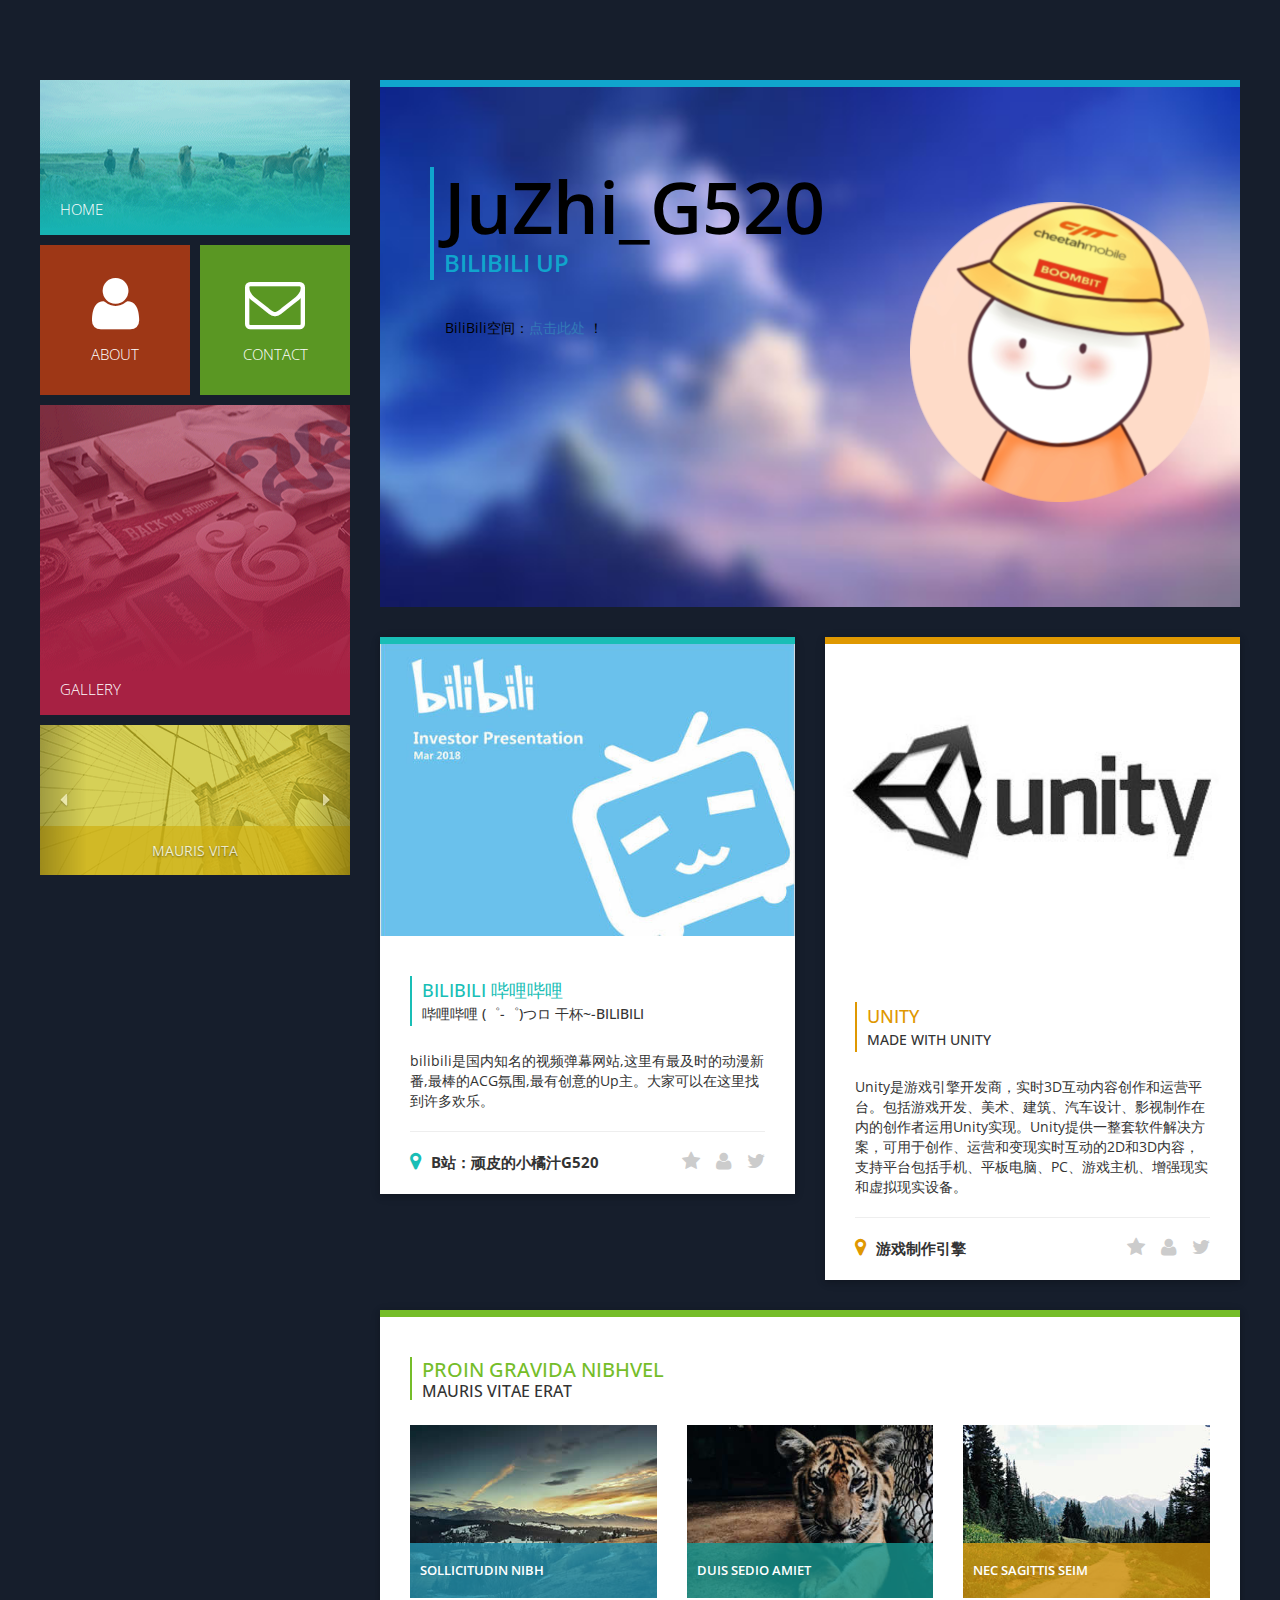
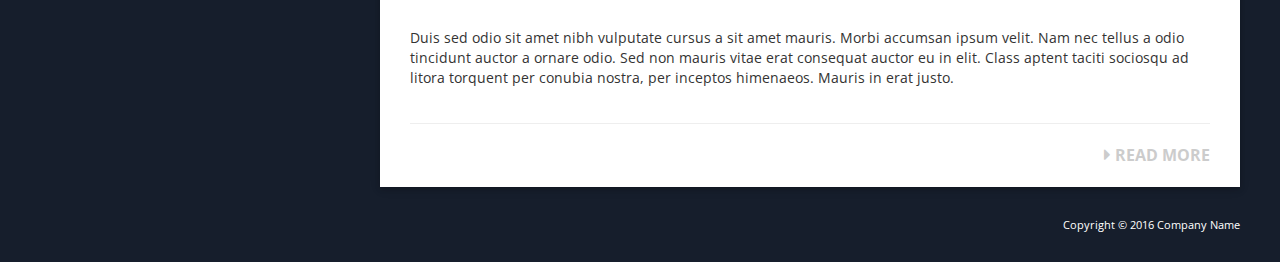
==== index.html @ 2d246b5b "JuZhi_G520の网站" ====
<!DOCTYPE html>
<html lang="en">
<head>
    <meta charset="UTF-8">
    <meta http-equiv="X-UA-Compatible" content="IE=edge">
    <meta name="viewport" content="width=device-width, initial-scale=1.0">
    
    <link rel='stylesheet' type='text/css' href='http://fonts.useso.com/css?family=Open+Sans:300,400,600,700,400italic'>
    <link rel="stylesheet" type="text/css" href="css/bootstrap.min.css">
    <link rel="stylesheet" type="text/css" href="font-awesome/css/font-awesome.min.css">    
    <link rel="stylesheet" type="text/css" href="css/style.css">
    <title>Accord - Free Bootstrap Template</title>
</head>

<body>
    <div class="main-body">	
        <div class="container">
            <div class="row">               
                <div class="main-page">

                    <aside class="main-navigation">
                        <div class="main-menu">

                            <div class="menu-container">
                                <div class="block-keep-ratio block-keep-ratio-2-1 block-width-full home">                                    
                                    <a href="index.html" class="block-keep-ratio__content  main-menu-link">
                                        <span class="main-menu-link-text">
                                            HOME    
                                        </span>                                        
                                    </a>
                                </div>                                
                            </div>

                            <div class="menu-container">                                
                                <div class="block-keep-ratio  block-keep-ratio-1-1  block-width-half  pull-left  about-main">                                    
                                    <a href="about.html" class="main-menu-link about block-keep-ratio__content flexbox-center">
                                        <i class="fa fa-user fa-4x main-menu-link-icon"></i>
                                        ABOUT
                                    </a>                                    
                                </div>

                                <div class="block-keep-ratio  block-keep-ratio-1-1  block-width-half  pull-right  contact-main">
                                    <a href="contact.html" class="main-menu-link contact block-keep-ratio__content flexbox-center">
                                        <i class="fa fa-envelope-o fa-4x main-menu-link-icon"></i>
                                        CONTACT
                                    </a>                                
                                </div>    
                            </div>   

                            <div class="menu-container">
                                <div class="block-keep-ratio block-keep-ratio-1-1 block-keep-ratio-md-2-1 block-width-full gallery">                                    
                                    <a href="gallery.html" class="main-menu-link  block-keep-ratio__content">
                                        <span class="main-menu-link-text">
                                            GALLERY    
                                        </span>                                            
                                    </a>                                    
                                </div>                                
                            </div>

                            <!-- sidebar carousel -->
                            <div class="menu-container">
                                <div class="mauris">
                                    <div id="carousel-menu" class="carousel slide" data-ride="carousel">
                                        <!-- Wrapper for slides -->
                                        <div class="carousel-inner" role="listbox">
                                            <div class="item active">
                                                <img src="images/slider-img-1.png" alt="slider">
                                                <div class="carousel-caption menu-caption">
                                                    mauris vita
                                                </div>
                                            </div>
                                            <div class="item">
                                                <img src="images/menu-bg-home.png" alt="slider">
                                                <div class="carousel-caption menu-caption">
                                                    lorem ipsum
                                                </div>
                                            </div>
                                        </div>

                                        <!-- Controls -->
                                        <a class="left carousel-control" href="#carousel-menu" role="button" data-slide="prev">
                                            <span class="fa fa-caret-left" aria-hidden="true"></span>
                                            <span class="sr-only">Previous</span>
                                        </a>
                                        <a class="right carousel-control" href="#carousel-menu" role="button" data-slide="next">
                                            <span class="fa fa-caret-right" aria-hidden="true"></span>
                                            <span class="sr-only">Next</span>
                                        </a>
                                    </div>
                                </div> <!-- .mauris -->
                            </div>
                        </div> <!-- main-menu -->
                    </aside> <!-- main-navigation -->

                    <div class="content-main">
                        <div class="row margin-b-30">
                            <div class="col-xs-12 col-sm-12 col-md-12 col-lg-12">
                                <div class="banner-main-home">                                
                                    <div class="banner-main-home-text">
                                        <div class="heading">
                                            <h1>JuZhi_G520</h1>
                                            <p class="text-uppercase">BiliBili UP</p>
                                        </div>
                                        <div class="desc">
                                            <p>BiliBili空间：<a rel="nofollow" href="https://space.bilibili.com/478193475" target="_parent">点击此处</a> ！</p>

                                        </div>
                                    </div>
                                    <img src="images/home-img-1.png" alt="Image" class="img-responsive">
                                </div>                        
                            </div>    
                        </div>
                        <div class="row margin-b-30">
                            <div class="col-xs-12 col-sm-12 col-md-6 col-lg-6">
                                <div class="box london">
                                    <div class="box-icon">
                                        <img src="images/home-img-2.jpg" alt="Image" class="img-responsive">
                                    </div>
                                    <div class="info float-container">
                                        <div class="col-sm-12 london-title">
                                            <h3 class="text-uppercase">BiliBili 哔哩哔哩</h3>
                                            <h4 class="text-uppercase">哔哩哔哩 (゜-゜)つロ 干杯~-bilibili</h4>
                                        </div>
                                        <p>bilibili是国内知名的视频弹幕网站,这里有最及时的动漫新番,最棒的ACG氛围,最有创意的Up主。大家可以在这里找到许多欢乐。 </p><hr />
                                        <div class="col-sm-12 location-main"> 
                                            <div class="pull-left location">
                                                <i class="fa fa-map-marker fa-2x"></i><span>B站：顽皮的小橘汁G520</span>
                                            </div>
                                            <div class="pull-right user-icons">
                                                <a href="#"><i class="fa fa-star fa-2x"></i></a>
                                                <a href="#"><i class="fa fa-user fa-2x"></i></a>
                                                <a href="#"><i class="fa fa-twitter fa-2x"></i></a>
                                            </div>
                                        </div>
                                    </div>
                                </div>
                            </div>

                            <div class="col-xs-12 col-sm-12 col-md-6 col-lg-6">
                                <div class="box paris">
                                    <div class="box-icon">
                                        <img src="images/home-img-3.jpg" alt="Image" class="img-responsive">
                                    </div>
                                    <div class="info float-container">
                                        <div class="col-sm-12 london-title paris-title">
                                            <h3 class="text-uppercase">Unity</h3>
                                            <h4 class="text-uppercase">Made with unity</h4>
                                        </div>
                                        <p>Unity是游戏引擎开发商，实时3D互动内容创作和运营平台。包括游戏开发、美术、建筑、汽车设计、影视制作在内的创作者运用Unity实现。Unity提供一整套软件解决方案，可用于创作、运营和变现实时互动的2D和3D内容，支持平台包括手机、平板电脑、PC、游戏主机、增强现实和虚拟现实设备。 </p><hr />
                                        <div class="col-sm-12 location-main"> 
                                            <div class="pull-left location location2">
                                                <i class="fa fa-map-marker fa-2x"></i><span>游戏制作引擎</span>
                                            </div>
                                            <div class="pull-right user-icons">
                                                <a href="#"><i class="fa fa-star fa-2x"></i></a>
                                                <a href="#"><i class="fa fa-user fa-2x"></i></a>
                                                <a href="#"><i class="fa fa-twitter fa-2x"></i></a>
                                            </div>
                                        </div>
                                    </div>
                                </div>
                            </div>
                        </div> <!-- row -->
                        <div class="row">
                            <div class="col-xs-12 col-sm-12 col-md-12 col-lg-12">
                                <div class="box bottom-main">
                                    <div class="info float-container">
                                        <div class="col-sm-12 bottom-title">
                                            <h3 class="text-uppercase">Proin gravida nibhvel</h3>
                                            <h4 class="text-uppercase">mauris vitae erat</h4>
                                        </div>
                                        <div class="row">
                                            <div class="col-xxs-12 col-xs-6 col-sm-6 col-md-4 col-lg-4">
                                                <div class="bottom-img">
                                                    <img src="images/home-img-4.jpg" alt="Image">
                                                    <p class="first">Sollicitudin nibh</p>    
                                                </div>                                      
                                            </div>
                                            <div class="col-xxs-12 col-xs-6 col-sm-6 col-md-4 col-lg-4">
                                                <div class="bottom-img">
                                                    <img src="images/home-img-5.jpg" alt="Image">
                                                    <p class="second">duis sedio amiet</p>    
                                                </div>                                      
                                            </div>
                                            <div class="col-xxs-12 col-xs-6 col-sm-6 col-md-4 col-lg-4">
                                                <div class="bottom-img">
                                                    <img src="images/home-img-6.jpg" alt="Image">
                                                    <p class="third">Nec sagittis seim</p>    
                                                </div>                                      
                                            </div>
                                        </div>
                                        <p class="bottom-desc">Duis sed odio sit amet nibh vulputate cursus a sit amet mauris. Morbi accumsan ipsum velit. Nam nec tellus a odio tincidunt auctor a ornare odio. Sed non  mauris vitae erat consequat auctor eu in elit. Class aptent taciti sociosqu ad litora torquent per conubia nostra, per inceptos himenaeos. Mauris in erat justo. </p><hr />
                                        <div class="col-sm-12 location-main"> 
                                            <div class="pull-right bottom-user">
                                                <a href="#"><i class="fa fa-caret-right"></i><span>READ MORE</span></a>
                                            </div>
                                        </div>
                                    </div>
                                </div>
                            </div>
                        </div> <!-- row -->
                    </div> <!-- .content-main -->
                </div> <!-- .main-page -->
            </div> <!-- .row -->           
            <footer class="row">
                <div class="col-xs-12 col-sm-12 col-md-12 col-lg-12 footer">
                    <p class="copyright">Copyright © 2016 Company Name 
                    
                    </p>
                </div>    
            </footer>  <!-- .row -->      
        </div> <!-- .container -->
    </div> <!-- .main-body -->

    <!-- JavaScript -->
    <script src="http://apps.bdimg.com/libs/jquery/1.11.3/jquery.min.js"></script>
    <script src="js/bootstrap.min.js"></script>

</body>
</html>
---- css/style.css ----
a:hover, a:focus { text-decoration: none; }
a:hover {
	-webkit-transition: all 0.3s ease;
	transition: all 0.3s ease;
}
.margin-b-30 { margin-bottom: 30px; }

/*
 * 
 */
.Absolute-Center {
  margin: auto;
  position: absolute;
  top: 0; left: 0; bottom: 0; right: 0;
}

body {
	margin: 0;
	padding: 0;
	background-color: #161E2C;
	font-family: 'Open Sans', sans-serif;
	overflow-x: hidden;
}

.main-body {
	float: left;
	width: 100%;
	background: url(../images/page-bg.jpg) no-repeat top center;
	background-size: 100% auto;
	background-attachment: fixed;
}

/* 
 * http://philipnewcomer.net/2014/04/target-internet-explorer-10-11-css/
 * Background attachment fixed bug on IE 
*/

@media all and (-ms-high-contrast: none), (-ms-high-contrast: active) {
	
	/* IE10+ CSS styles go here */
	
	.main-body { background-attachment: scroll;	}
}

.main-page {
	position: relative;
	margin-top: 80px;
}

/*http://stackoverflow.com/questions/16034397/css-calc-alternative*/
.content-main {
	padding-left: 340px;
	width: 100%;
	box-sizing: border-box;
	float: none;
}

.main-navigation {
	padding: 0px 0px;
	width: 310px;
	position: absolute;
	top: 0;
	left: 0;
}
.gallery-page .main-navigation,
.contact-page .main-navigation {
	position: static;
	float: left;
	width: 340px;
	padding-right: 30px;
}

.main-menu {
	float: left;
	width: 100%;
}
.main-menu-link {
	color: #fff;
	display: block;
	font-weight: 300;
	font-size: 15px;	
}

.main-menu-link-text {
	margin-bottom: 0;
	position: absolute;
	left: 20px;
	bottom: 15px;
}

.menu-container {	
	padding-left: 0;
	overflow: auto;
	margin-bottom: 10px;
}
.menu-container:last-child { margin-bottom: 0; }

/* http://stackoverflow.com/questions/12121090/responsively-change-div-size-keeping-aspect-ratio */

.block-keep-ratio {	position: relative; }
	
	.block-keep-ratio__content {
		position: absolute;
		top: 0; bottom: 0; right: 0; left: 0;
	}

.block-keep-ratio:after {
	display: block;
	content: '';
}

.block-width-full {	width: 100%; }
.block-width-half { width: 150px; }

.block-keep-ratio-1-1:after {	padding-top: 100%; }
.block-keep-ratio-2-1:after {	padding-top: 50%; }

.flexbox-center {
	display: -webkit-box;
	display: -webkit-flex;
	display: -ms-flexbox;
	display: flex;
    -webkit-box-orient: vertical;
    -webkit-box-direction: normal;
    -webkit-flex-direction: column;
        -ms-flex-direction: column;
            flex-direction: column;
    -webkit-box-pack: center;
    -webkit-justify-content: center;
        -ms-flex-pack: center;
            justify-content: center;
    text-align: center;
}

.main-menu-link:hover {	color: #66FFFF; }
.main-menu-link:focus {	color: #fff; }

.home {
	background-color: rgba(16, 165, 205, 0.8);
	background-image: url(../images/menu-bg-home.png);
	background-repeat: no-repeat;
	background-size: 100% 100%;
}

.about-main { padding-left: 0; }
.about { background-color: rgba(193,61,18,0.8);	}

.cards {
	display: -webkit-box;
	display: -webkit-flex;
	display: -ms-flexbox;
	display: flex;
	-webkit-flex-wrap: wrap;
	    -ms-flex-wrap: wrap;
	        flex-wrap: wrap;
	-webkit-box-pack: justify;
	-webkit-justify-content: space-between;
	    -ms-flex-pack: justify;
	        justify-content: space-between;
}

.card {
	width: -webkit-calc(33% - 1em);
	width: calc(33% - 1em);
	margin-bottom: 30px;
}

.contact { background-color: rgba(107,181,34,0.8);	}

.about i, .contact i {
	float: left;
	width: 100%;
	text-align: center;
	margin-bottom: 10px;
}
.gallery {
	background-image: url(../images/menu-bg-gallery.png);
	background-repeat: no-repeat;
	background-size: 100% 100%;
}
.banner-main-home {
	background-color: white;
	background-image: url(../images/banner-bg-home.jpg);
	background-repeat: no-repeat;
	background-size: cover;
	background-position: bottom right;
	border-top: 7px solid #10a5cd;
	min-height: 320px;	
	overflow-y: auto;
}
.banner-main-home,
.banner-main-about {
	padding: 70px 30px 60px 50px;
}
.banner-main-home img {
	float: right;
	margin: 45px 0px;
	height: auto;
}

.banner-main-about {
	float: left;
    width: 100%;
    background-image: url(../images/banner-bg-about.jpg);
    background-repeat: no-repeat;
    background-size: cover;
    border-top: 7px solid #a92446;
    min-height: 320px;
    background-color: white;
    background-position: bottom right;
}
.banner-main-about img {
	float: right;
	margin: 45px 0px;
}

.carousel-control.left,
.carousel-control.right {
	display: -webkit-flex;
	display: -ms-flexbox;
	display: -webkit-box;
	display: flex;
	-webkit-align-items: center;
	-ms-flex-align: center;
	-webkit-box-align: center;
	        align-items: center;
	-webkit-justify-content: center;
	-ms-flex-pack: center;
	-webkit-box-pack: center;
	        justify-content: center;
	margin-bottom: 0;
}

.banner-main-home-text,
.banner-main-about-text {
	position: relative;
	float: left;
	width: 55%;
	color: #000;
	text-align: left;
	right: 0;
	top: 0px; 
	left: 0;
	text-shadow: none;
}
.menu-caption {
	float: left;
	width: 100%;
	background-color: #cfb011;
	text-align: center;
	left: 0px;
	bottom: 0px;
	position: absolute;
	top: 67%;
	opacity: 0.7;
	padding-top: 15px;
	padding-bottom: 0px;
	padding-left: 0px;
	padding-right: 0px;
	text-transform: uppercase;
}
.heading, .heading2 {
	float: left;
	width: 100%;
	margin: 10px 0px;
}
.heading { border-left: 4px solid #10a5cd; }
.heading2 {	border-left: 4px solid #a92446; }
.heading h1, .heading2 h1 {
	margin: 0 10px;
	font-weight: 600;
	font-size: 72px;
}
.heading p, .heading2 p {
	margin: 0 10px;
	font-size: 24px;
	font-weight: 600;
}
.heading p { color: #10a5cd; }
.heading2 p { color: #a92446; }
.desc, .desc2 {
	float: left;
	width: 100%;
	padding-left: 15px;
}
.desc p {
	line-height: 1.8;
	margin-top: 25px;
	margin-bottom: 30px;
}
.desc button, .desc2 button {
	background-color: #363636;
	color: #fff;
	font-weight: bold;
	border: none;
	padding: 10px 30px;
}
.desc button {
	background-color: #363636;
	-webkit-transition: all 0.3s ease;
	transition: all 0.3s ease;
}
.desc button:hover, .desc button:focus { background-color: #777; }
.desc2 button {
	background-color: #a92446;
	-webkit-transition: all 0.3s ease;
	transition: all 0.3s ease;
}
.desc2 button:hover, .desc2 button:focus { background-color: #DD426A; }
.desc2 ul {
	padding: 10px 15px 30px;
	line-height: 2;
	text-transform: uppercase;
}

/****box design style*****/
.box {
	float: left;
	box-shadow: 0 2px 5px 0 rgba(0, 0, 0, 0.16), 0 2px 10px 0 rgba(0, 0, 0, 0.12);
	display: block;
	background-color: #fff;
}
.london { border-top: 7px solid #19beb6; }
.paris { border-top: 7px solid #df9801; }
.box-icon {
	width: 100%;
	position: relative;
}

.info-nav-container {
	width: 32%;
    margin-right: 3%;
}

.float-container { overflow: auto; }

.info {
	width: 100%;
	padding: 15px 30px 20px;
}
.info-ul { padding: 15px 20px; }
.info-description-container {
	padding: 20px 30px;
	float: right;
	width: 65%;
}
.info > li {
	display: block;
	font-size: 14px;
	text-align: left;
	border-bottom: 2px dotted #D7D2D2;
	margin: 0px 15px;
	padding: 10px 0px;
}
.info > li:last-child {	border-bottom: none; }

.london-title {
	padding: 0 0 0 5px;
	border-left: 2px solid #19beb6;
	margin: 25px 0px;
}
.london-title h3 {
	color: #19beb6;
	font-size: 18px;
	margin: 5px;
}
.london-title h4 {
	font-size: 14px;
	margin: 5px;
}
.location-main {
	padding-left: 0px;
	padding-right: 0px;
}
.location i { color:#19beb6; }
.location span {
	font-size: 15px;
	font-weight: bold;
	margin-left: 10px;
}

.fa-2x { font-size: 1.4em; }

.user-icons i {
	color: #ccc;
	-webkit-transition: all 0.3s ease;
	transition: all 0.3s ease;
}
.user-icons a { margin-right: 12px; }
.user-icons a:last-child {	margin-right: 0; }
.user-icons i:hover { color:#999; }

.paris-title {	border-left: 2px solid #df9801; }
.paris-title h3 { color: #df9801; }
.location2 i { color:#df9801; }

.bottom-main { border-top:7px solid #75bd29; }
.bottom-title {
	padding: 0 0 0 5px;
	border-left: 2px solid #75bd29;
	margin: 25px 0px;
}
.bottom-title h3 {
	color: #75bd29;
	font-size: 20px;
	margin: 2px 5px;
}
.bottom-title h4 {
	font-size: 16px;
	margin: 0px 5px;
}
.bottom-user {
	font-size: 16px;
	color: #ccc;
	font-weight: bold;
}
.bottom-desc {
	margin-top: 30px;
	margin-bottom: 35px;
}
.bottom-user a {
	color: #ccc;
	-webkit-transition: all 0.3s ease;
	transition: all 0.3s ease;
}
.bottom-user a:hover { color:#999; }
.bottom-user i {
	font-size: 18px;
	margin-right: 5px;
}
.bottom-img { position: relative; }
.bottom-img p {
	width: 100%;
	color: #fff;
	position: absolute;
	bottom: 0px;
	padding: 18px 10px;
	margin: 0px 0px;
	text-transform: uppercase;
	font-size: 13px;
	font-weight: 600;
}

.first { background-color: rgba(36,148,176,0.8); }
.second { background-color: rgba(21, 150, 144, 0.8); }
.third { background-color: rgba(211,150,14,0.8); }

.footer {
	color: white;
	font-size: 12px;
	padding-right: 0;
}
.copyright {
	color: #fff;
	font-size: 11px;
	margin-bottom: 0;
	text-align: right;
	padding: 30px 0;
}

.copyright a {
	color: #fff;
}
.copyright a:hover {
	color: #FF0;
}

.about_box_line { border-top: 7px solid #10a5cd; }
.about_box_title {
	padding: 0 0 0 5px;
	border-left: 2px solid #10a5cd;
	margin: 20px 0px;
}
.about_box_title h3 {
	color: #10a5cd;
	font-weight: 400;
	font-size: 18px;
	margin: 0px 7px;
	text-transform: uppercase;
}
.about_box_title h4 {
	font-size: 14px;
	margin: 3px 7px 0;
	text-transform: uppercase;
}
.about_box_text {
	color: #535353;
	text-transform: uppercase;
	font-size: 14px;
	font-weight: bold;
	clear: both;	
	padding: 15px 15px 15px 30px;
}
.line {
	float: left;
	width: 60%;
	height: 1px;
	background-color: #ccc;
}
.banner-2-container {
	background: url(../images/banner-bg-about-2.png) no-repeat center center;
	background-size: cover;
	width: 100%;
	height: 215px;
	display: -webkit-box;
	display: -webkit-flex;
	display: -ms-flexbox;
	display: flex;
    -webkit-box-align: center;
    -webkit-align-items: center;
        -ms-flex-align: center;
            align-items: center;
    padding-left: 30px;    
}

.proin-title {
	padding: 0px;
	border-left: 2px solid #75bd29;
	margin: 25px 0px;
}
.proin-title h3 {
	color: #75bd29;
	font-size: 18px;
	margin: 0px 5px;
	text-transform: uppercase;
}
.proin-title h4 {
	font-size: 14px;
	margin: 0px 5px;
	text-transform: uppercase;
}

.about_proin {
	color: black;
	padding: 0 20px;
	text-transform: uppercase;
	-webkit-transition: all 0.3s ease;
	transition: all 0.3s ease;
}

.about_proin.current, .about_proin:hover, .about_proin:focus { color: #75BD29; }
.proin-right-text {	margin-top:20px; }

.about-last-container {
	display: -webkit-box;
	display: -webkit-flex;
	display: -ms-flexbox;
	display: flex;
	-webkit-box-orient: horizontal;
	-webkit-box-direction: normal;
	-webkit-flex-direction: row;
	    -ms-flex-direction: row;
	        flex-direction: row;
	-webkit-box-pack: center;
	-webkit-justify-content: center;
	    -ms-flex-pack: center;
	        justify-content: center;
	-webkit-align-content: center;
	    -ms-flex-line-pack: center;
	        align-content: center;	
}

.aenean {
	padding-left: 10px;
	border-left:5px solid #df9801;
}
.aenean h3 {
	font-size: 58px;
	font-weight: bold;
	margin-top: 0px;
	margin-bottom: 0px;
	text-transform: uppercase;
}
.aenean h4 {
	font-size: 24px;
	font-weight: 400;
	margin: 0px 0px;
	padding-left: 3px;
	color: #df9801;
	text-transform: uppercase;
}

.gallery_main,
.contact-content {
	background-color: #fff;
	border-top: 5px solid #19beb6;	
	width: auto;
	overflow: hidden;
}
.gallery_main {	padding: 30px 20px 30px 30px; }

.contact-content { padding: 30px; }
.contact-content { padding: 0; }
.contact-content-upper { padding: 30px 40px; }

.gallery_title {
	width: auto;
	border-left: 4px solid #19beb6;
	padding-left: 20px;
	margin-bottom: 40px;
}
.gallery_title h3 {
	font-size: 70px;
	font-weight: bold;
	margin-bottom: 0;
}
.gallery_title h4 {
	font-size: 25px;
	font-weight: bold;
	color: #19beb6;
	margin-top: 0;
	text-transform: uppercase;
}

.view_more_main {
	width: 100%;
	margin: 15px 0px;
}

.view_more {
	background-color:#19beb6;
	color:#fff;
	font-size:14px;
	text-transform:uppercase;
	font-weight:bold;
	border-radius:0px;
	padding:8px 25px;
}

.contact_left {	padding:8px 30px; }
.contact_right { padding: 5px 0px; }

.contact_title {
	font-size: 37px;
	font-weight: bold;
	line-height: 30px;
	margin-bottom: 5px;
}
.contact_sub_title { font-size:15px; }
.contact_text {
	font-size: 15px;
	line-height: 25px;
	margin-top: 30px;
	margin-bottom: 25px;
}
.contact_info {
	font-size: 14px;
	font-style: italic;
	font-weight: bold;
	line-height: 25px;
	margin-left: 10px;
	margin-bottom: 15px;
}
.contact-fa { width: 25px; }

.social-icon {
	color: #fff;
	cursor: pointer;
	margin: 5px;
	width: 35px;
	height: 35px;
	text-align: center;
	padding-top: 10px;
	-webkit-transition: all 0.3s ease;
	transition: all 0.3s ease;
}
.rss_icon {	background-color: #ff9934;}
.rss_icon:hover, .rss_icon:focus { background-color: #E6801C; }

.twitter_icon {	background-color:#1abfdf; }
.twitter_icon:hover, .twitter_icon:focus { background-color: #0C98B3; }

.facebook_icon { background-color:#527ebf; }
.facebook_icon:hover, .facebook_icon:focus { background-color: #2B538D; }

.form-group { margin-bottom: 25px; }
.form-control {
	border-radius: 0;
	height:43px;
}
.form-control:focus {
    border-color: rgb(25, 192, 200);
    outline: 0;
    box-shadow: inset 0 1px 1px rgba(0,0,0,.075),0 0 8px rgba(25,192,200,.6);
}
.contact-info-link { color: #000; }
.contact-info-link:hover, .contact-info-link:focus { color: #19beb6; }

.btn-submit {
	font-weight: normal;
	padding: 13px 38px;
	-webkit-transition: all 0.3s ease;
	transition: all 0.3s ease;
}
.btn-submit:hover, .btn-submit:focus {
	background-color: #109B94;
	color: white;
}

textarea.form-control {	height:135px; }

.inner_search {
	width: 100%;
	height: 100%;
	position: absolute;
	background-color: none;
	opacity: 0;
	z-index: 110;
	top: 0px;
	left: 0px;
	-webkit-transition: all 0.4s ease;
	transition: all 0.4s ease;
}

.search_icon {
	border-radius: 100%;
	padding: 12px 0px;
	width: 44px;
	height: 44px;
	background-color: #10a5cd;
	color: #fff;
	cursor: pointer;
}

.box-icon:hover .inner_search{
	opacity: 0.9;
	background-color:#000;
}

#google-map { height: 435px; }

.modal-dialog {
	width: 300px;
	margin: 80px auto;
}

/*****masonry gallery****/
#content {
	float: left;
	width: 100%;
}
#content .box {
	width: 50%;
	padding: 6px;
	display: inline-block;
	vertical-align: top;
	margin-bottom: 12px; /* Safari/Chrome, other WebKit */    /* Firefox, other Gecko */
	box-sizing: border-box;
	box-shadow: none;         /* Opera/IE 8+ */
}
.box img { width: 100%;	}
.about_box_line { max-width: 410px; }

@media screen and (max-width: 1199px) and (min-width: 992px) {
	
	.banner-main-home {	padding-bottom: 80px; }
	.banner-main-home img {	margin-top: 150px; }
	.banner-main-home-text,
	.banner-main-about-text {
		width: 43%;
	}

	.banner-main-about { padding: 70px 30px 60px 30px; }
	.banner-main-about img { padding-top: 100px; }

}

@media screen and (max-width: 719px) {
	#content { float: none; }
}

@media screen and (min-width: 720px) {
	#content .box { width: 33%; box-shadow: none;}
}

@media screen and (min-width: 992px) {
	#content .box { width: 33%; box-shadow: none;}
}

@media (min-width: 1230px) {
	.container { width: 1200px;	}
}

@media (max-width:991px) {

	.main-body { background-size: auto; }

	.box {	margin-bottom: 30px; }

	.block-keep-ratio-md-2-1:after { padding-top: 50%; }

	.contact-page .main-navigation,
	.gallery-page .main-navigation,
	.main-navigation {
		float: none;
		position: static;
		overflow: auto;
    	margin: 0 auto 80px;   
    	padding-right: 0;
    	width: 310px;
    	max-width: 100%;
	}

	.content-main { padding-left: 0; }
	.content-main.gallery_main { padding: 30px; }

	.banner-main-home img {
		display: block;		
		float: none;
		margin: 50px auto;
		padding-top: 50px;
	}
	.banner-main-home-text { overflow-y: auto; }

	.banner-main-about img {
		float: none;
		margin: 0 auto;
		padding-top: 30px;
	}

	.bottom-img {
		width: 100%;
		margin-bottom: 10px;
	}
	
	.bottom-img p {
		width: 100%;
		position: relative;
	}

	.heading h1, .heading2 h1 {	font-size: 40px; }
	.heading p, .heading2 p { font-size: 14px; }
	
	.banner-main-home-text,
	.banner-main-about-text {
		width: auto;		
	}

	.box.paris { margin-bottom: 0; }
	.bottom-main { margin-bottom: 0; }
	
	.aenean { top: 7px;	}

	.about_proin { padding: 0;	}
	.about-last-container {
		-webkit-box-orient: vertical;
		-webkit-box-direction: normal;
		-webkit-flex-direction: column;
		    -ms-flex-direction: column;
		        flex-direction: column;
	}
	
	.info-nav-container,
	.info-description-container {
		float: none;
		width: 100%;
	}
	.info-nav-container {
		margin-right: 0;
		margin-bottom: 30px;
	}	
}

@media (max-width: 800px) {

	.container {
		padding-left: 40px;
		padding-right: 40px;
	}

}

@media (max-width:767px) {

	.box {	width: 100%; }
	
	.cards { 
		-webkit-box-pack: center; 
		-webkit-justify-content: center; 
		    -ms-flex-pack: center; 
		        justify-content: center;
	}
	.card {	width: 100%; }

	.desc p {
		font-size:14px;
		display:block;
	}
	.desc2 ul {	display: block;	}
	.heading, .heading2 { margin: 15px 0px;	}
	.carousel { min-height: auto; }
	
	.heading h1, .heading2 h1 {	font-size: 46px; }
	.heading p, .heading2 p { font-size: 15px; }
	
	.content-main {
		padding-left: 0;
		width: 100%;
	}

	.gallery_main,
	.contact-content { padding: 15px; }
	
	.gallery_title h3 {	font-size: 50px; }
	.gallery_title h4 {	font-size: 20px; }
	
	.banner-main-home-text,
	.banner-main-home img {
		float: none;
	}
	
	.banner-main-about img {
		float: none;
		padding-top: 50px;
	}
}
@media (max-width: 550px) {

	.banner-main-home, .banner-main-about {	padding: 20px; }
	.banner-main-home-text {
		width: 92%;
		float: left;
		padding-right: 25px;
	}
	
	.aenean { top: 20px; }
}

@media (max-width: 480px) {

	.col-xxs-12 { width: 100%; }

	.aenean h3 { font-size: 40px; }
	.aenean h4 { font-size: 22px; }
	
	.info-description-container { padding: 20px 0; }
}

@media (max-width:400px) {
	
	.desc2 { font-size: 12px; }
	
	.contact-content-upper { padding: 20px;	}
}

@media (max-width: 370px) {
	
	.block-width-half {	width: 48%;	}

	.main-menu-link-icon {	font-size: 3em;	}

	.gallery_title h3 { font-size: 40px; }
	.gallery_title h4 { font-size: 18px; }
}
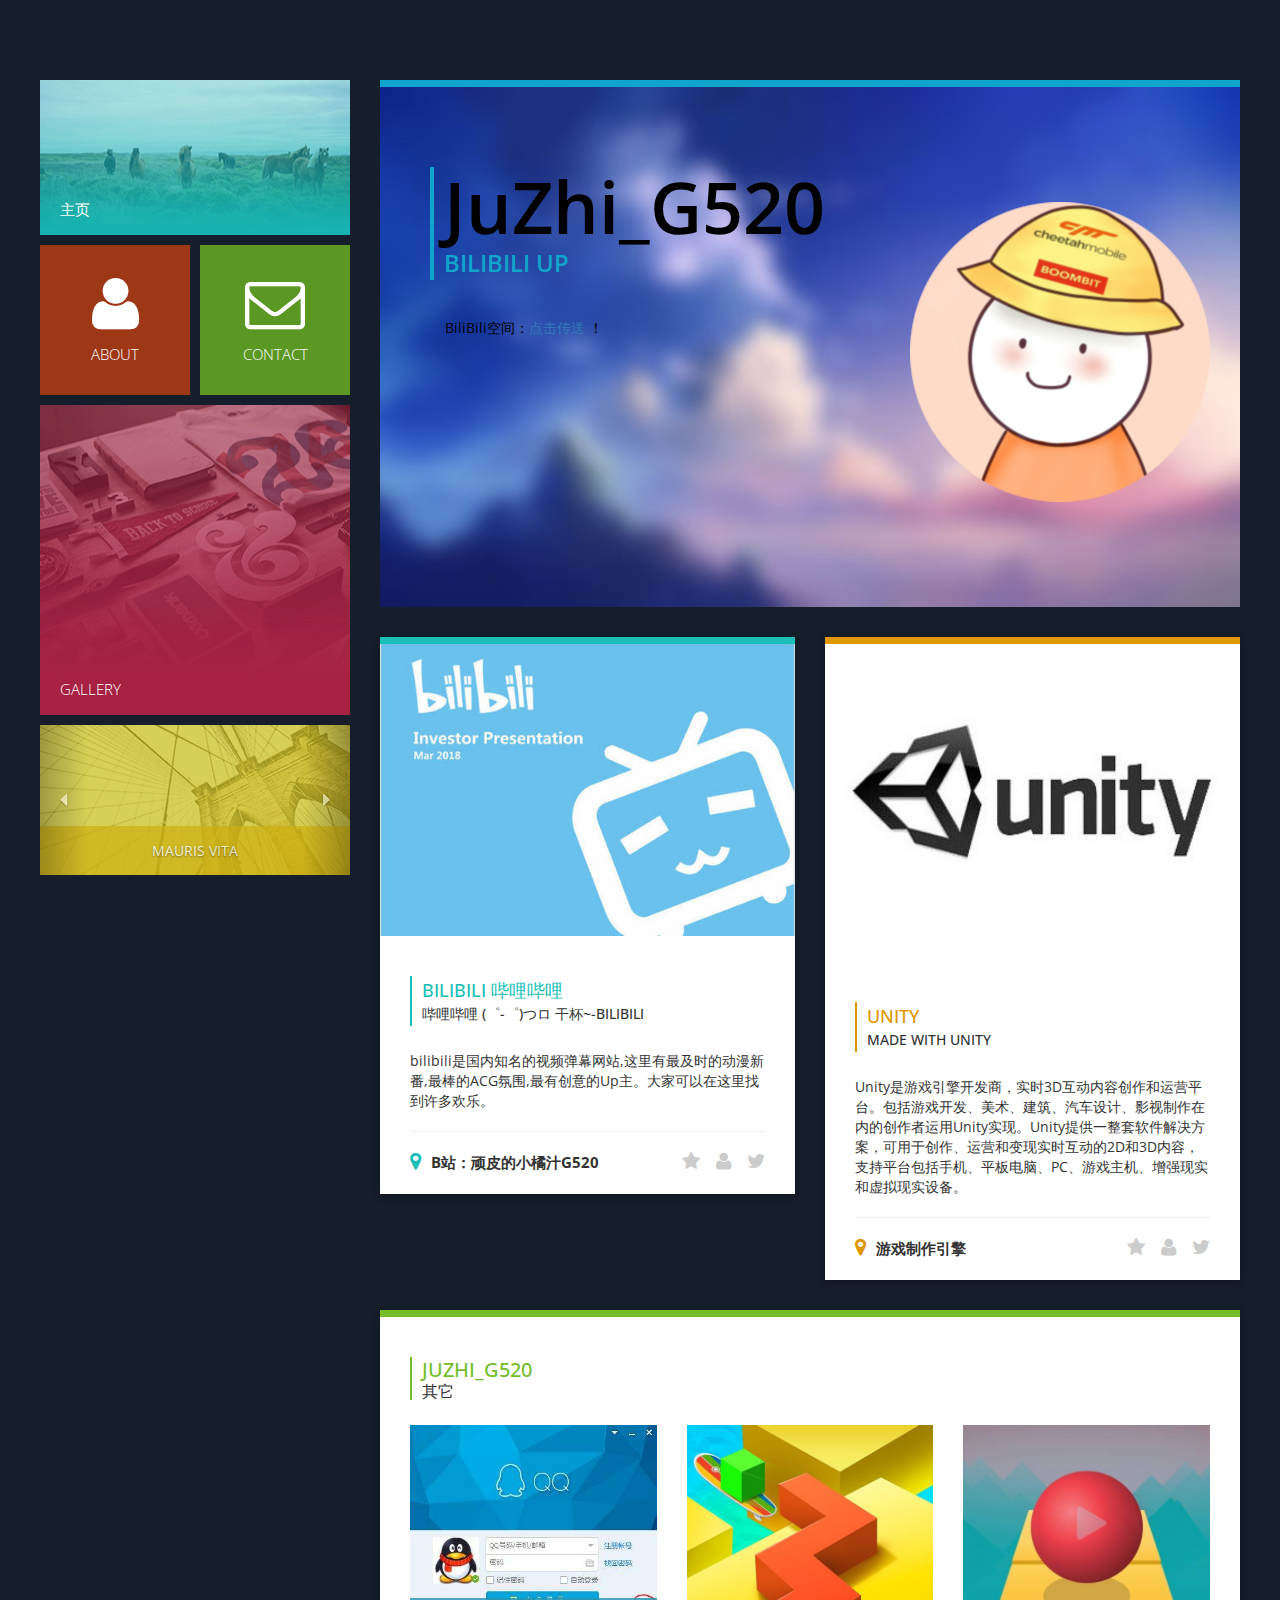
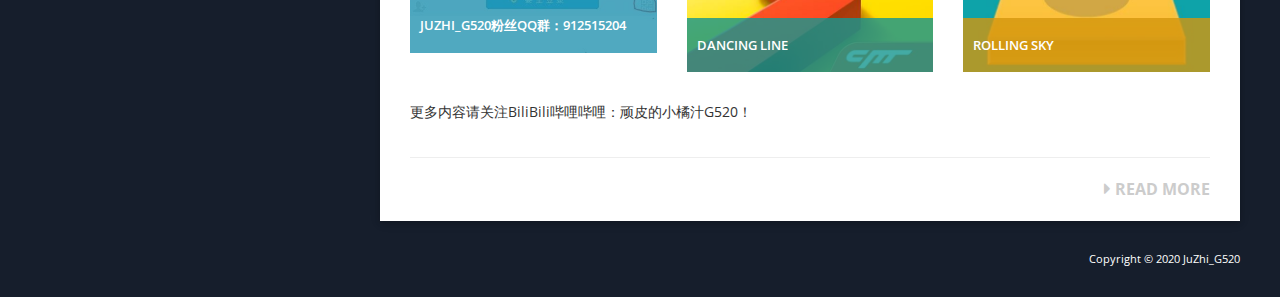
==== commit c2ad0651: "JuZhi_G520" ====
--- a/index.html
+++ b/index.html
@@ -9,7 +9,7 @@
     <link rel="stylesheet" type="text/css" href="css/bootstrap.min.css">
     <link rel="stylesheet" type="text/css" href="font-awesome/css/font-awesome.min.css">    
     <link rel="stylesheet" type="text/css" href="css/style.css">
-    <title>Accord - Free Bootstrap Template</title>
+    <title>JuZhi_G520个人网站</title>
 </head>
 
 <body>
@@ -25,7 +25,7 @@
                                 <div class="block-keep-ratio block-keep-ratio-2-1 block-width-full home">                                    
                                     <a href="index.html" class="block-keep-ratio__content  main-menu-link">
                                         <span class="main-menu-link-text">
-                                            HOME    
+                                            主页    
                                         </span>                                        
                                     </a>
                                 </div>                                
@@ -102,7 +102,7 @@
                                             <p class="text-uppercase">BiliBili UP</p>
                                         </div>
                                         <div class="desc">
-                                            <p>BiliBili空间：<a rel="nofollow" href="https://space.bilibili.com/478193475" target="_parent">点击此处</a> ！</p>
+                                            <p>BiliBili空间：<a rel="nofollow" href="https://space.bilibili.com/478193475" target="_parent">点击传送</a> ！</p>
 
                                         </div>
                                     </div>
@@ -166,30 +166,30 @@
                                 <div class="box bottom-main">
                                     <div class="info float-container">
                                         <div class="col-sm-12 bottom-title">
-                                            <h3 class="text-uppercase">Proin gravida nibhvel</h3>
-                                            <h4 class="text-uppercase">mauris vitae erat</h4>
+                                            <h3 class="text-uppercase">JuZhi_G520</h3>
+                                            <h4 class="text-uppercase">其它</h4>
                                         </div>
                                         <div class="row">
                                             <div class="col-xxs-12 col-xs-6 col-sm-6 col-md-4 col-lg-4">
                                                 <div class="bottom-img">
                                                     <img src="images/home-img-4.jpg" alt="Image">
-                                                    <p class="first">Sollicitudin nibh</p>    
+                                                    <p class="first">JuZhi_G520粉丝QQ群：912515204</p>    
                                                 </div>                                      
                                             </div>
                                             <div class="col-xxs-12 col-xs-6 col-sm-6 col-md-4 col-lg-4">
                                                 <div class="bottom-img">
                                                     <img src="images/home-img-5.jpg" alt="Image">
-                                                    <p class="second">duis sedio amiet</p>    
+                                                    <p class="second">Dancing Line</p>    
                                                 </div>                                      
                                             </div>
                                             <div class="col-xxs-12 col-xs-6 col-sm-6 col-md-4 col-lg-4">
                                                 <div class="bottom-img">
                                                     <img src="images/home-img-6.jpg" alt="Image">
-                                                    <p class="third">Nec sagittis seim</p>    
+                                                    <p class="third">Rolling Sky</p>    
                                                 </div>                                      
                                             </div>
                                         </div>
-                                        <p class="bottom-desc">Duis sed odio sit amet nibh vulputate cursus a sit amet mauris. Morbi accumsan ipsum velit. Nam nec tellus a odio tincidunt auctor a ornare odio. Sed non  mauris vitae erat consequat auctor eu in elit. Class aptent taciti sociosqu ad litora torquent per conubia nostra, per inceptos himenaeos. Mauris in erat justo. </p><hr />
+                                        <p class="bottom-desc">更多内容请关注BiliBili哔哩哔哩：顽皮的小橘汁G520！ </p><hr />
                                         <div class="col-sm-12 location-main"> 
                                             <div class="pull-right bottom-user">
                                                 <a href="#"><i class="fa fa-caret-right"></i><span>READ MORE</span></a>
@@ -204,7 +204,7 @@
             </div> <!-- .row -->           
             <footer class="row">
                 <div class="col-xs-12 col-sm-12 col-md-12 col-lg-12 footer">
-                    <p class="copyright">Copyright © 2016 Company Name 
+                    <p class="copyright">Copyright © 2020 JuZhi_G520
                     
                     </p>
                 </div>    
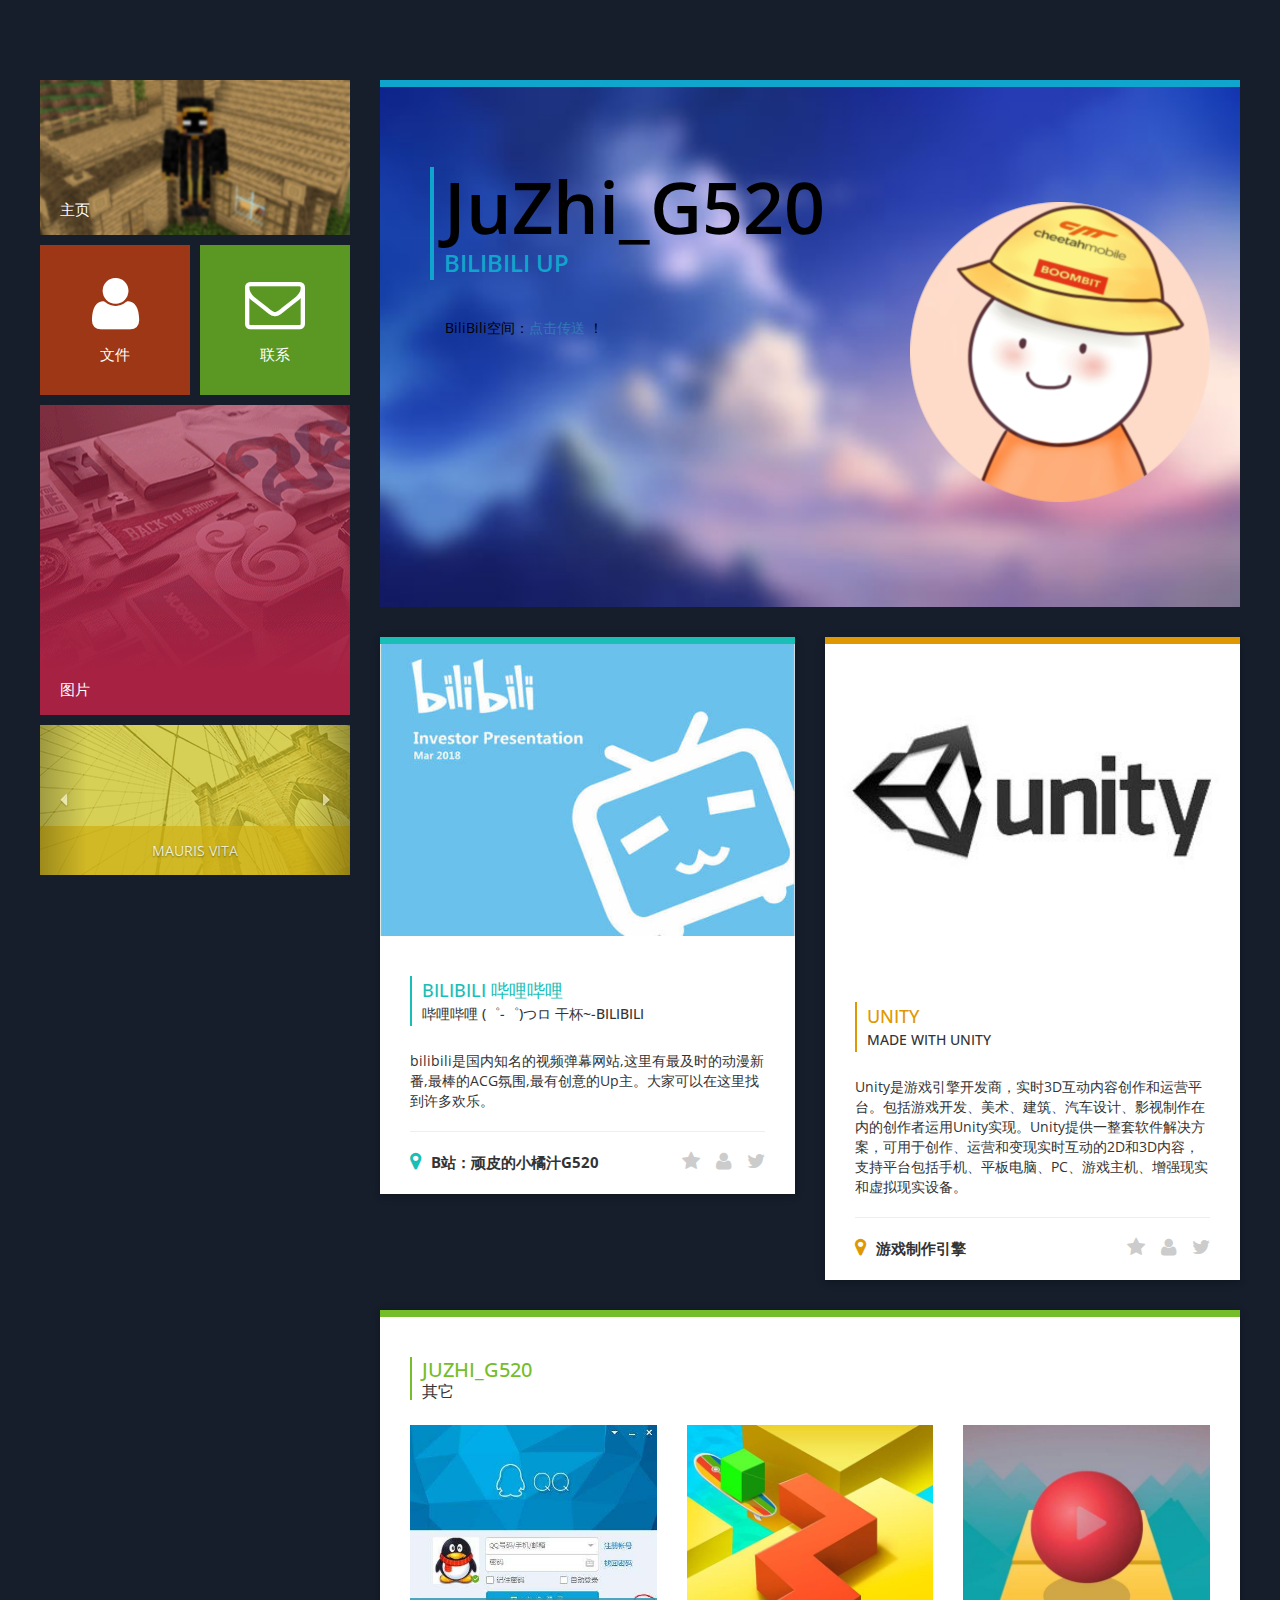
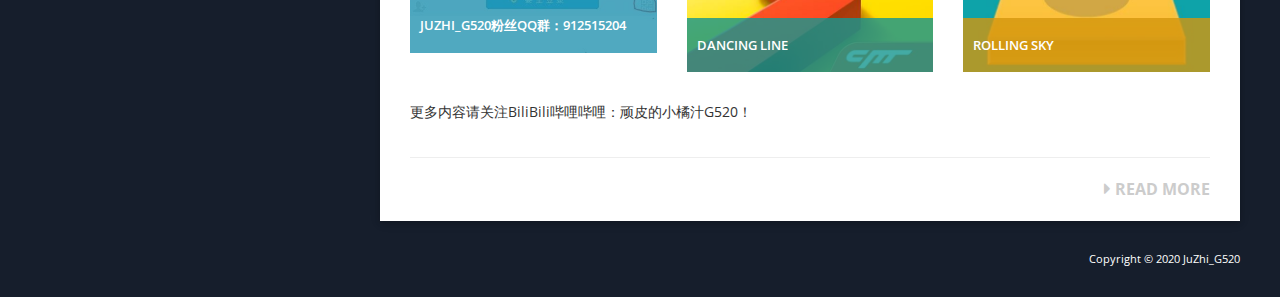
==== commit 756c4900: "JuZhi_G520" ====
--- a/index.html
+++ b/index.html
@@ -35,14 +35,14 @@
                                 <div class="block-keep-ratio  block-keep-ratio-1-1  block-width-half  pull-left  about-main">                                    
                                     <a href="about.html" class="main-menu-link about block-keep-ratio__content flexbox-center">
                                         <i class="fa fa-user fa-4x main-menu-link-icon"></i>
-                                        ABOUT
+                                        文件
                                     </a>                                    
                                 </div>
 
                                 <div class="block-keep-ratio  block-keep-ratio-1-1  block-width-half  pull-right  contact-main">
                                     <a href="contact.html" class="main-menu-link contact block-keep-ratio__content flexbox-center">
                                         <i class="fa fa-envelope-o fa-4x main-menu-link-icon"></i>
-                                        CONTACT
+                                        联系
                                     </a>                                
                                 </div>    
                             </div>   
@@ -51,7 +51,7 @@
                                 <div class="block-keep-ratio block-keep-ratio-1-1 block-keep-ratio-md-2-1 block-width-full gallery">                                    
                                     <a href="gallery.html" class="main-menu-link  block-keep-ratio__content">
                                         <span class="main-menu-link-text">
-                                            GALLERY    
+                                            图片    
                                         </span>                                            
                                     </a>                                    
                                 </div>                                
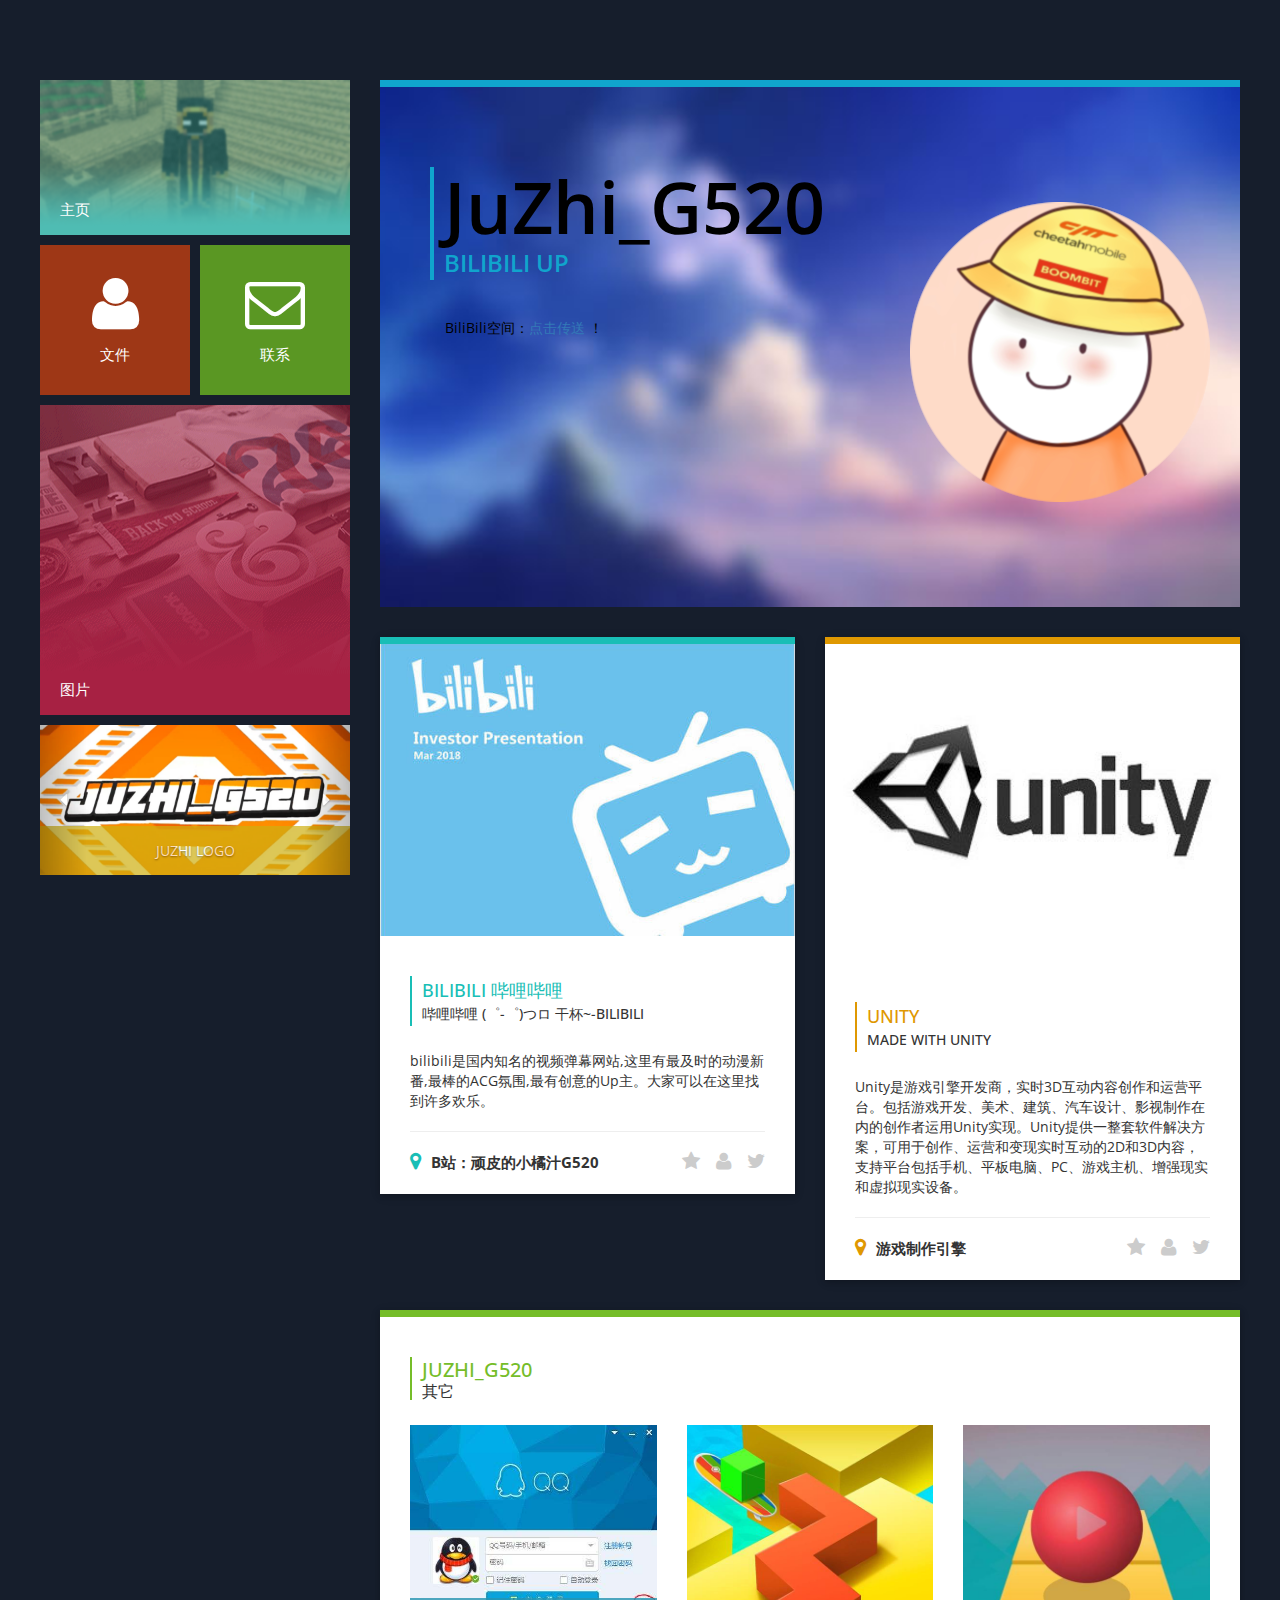
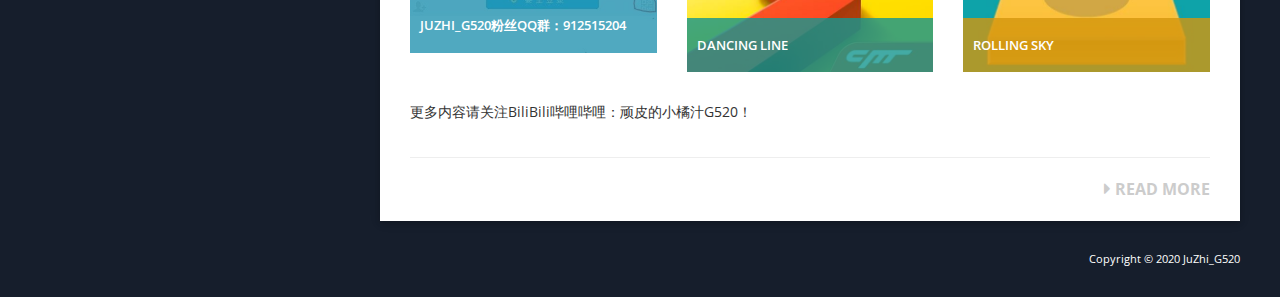
==== commit c56ad67f: "JuZhi_G520" ====
--- a/index.html
+++ b/index.html
@@ -66,13 +66,13 @@
                                             <div class="item active">
                                                 <img src="images/slider-img-1.png" alt="slider">
                                                 <div class="carousel-caption menu-caption">
-                                                    mauris vita
+                                                    JuZhi Logo
                                                 </div>
                                             </div>
                                             <div class="item">
                                                 <img src="images/menu-bg-home.png" alt="slider">
                                                 <div class="carousel-caption menu-caption">
-                                                    lorem ipsum
+                                                    JuZhi In Minecraft
                                                 </div>
                                             </div>
                                         </div>
